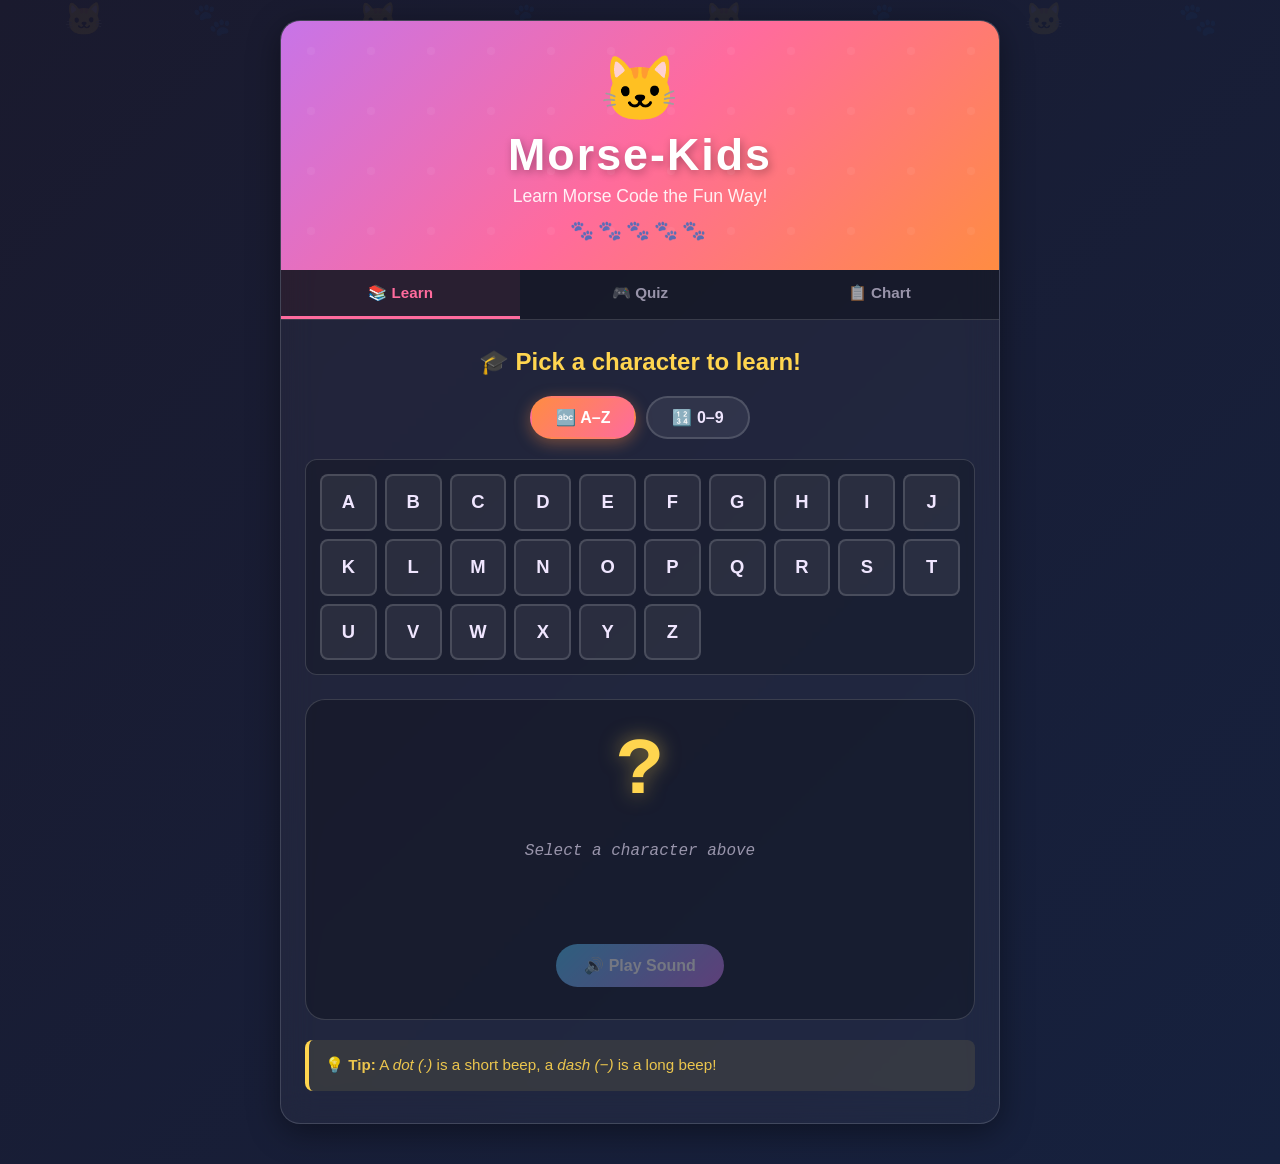
==== public/index.html @ d021e81e "Add public/ website files and Firebase config for Morse-Kids deployment" ====
<!DOCTYPE html>
<html lang="en">
<head>
    <meta charset="UTF-8">
    <meta name="viewport" content="width=device-width, initial-scale=1.0">
    <title>🐱 Morse-Kids — Learn Morse Code!</title>
    <link rel="stylesheet" href="style.css">
</head>
<body>
    <!-- Animated cats background -->
    <div class="bg-cats" aria-hidden="true">
        <span>🐱</span><span>🐾</span><span>🐱</span><span>🐾</span>
        <span>🐱</span><span>🐾</span><span>🐱</span><span>🐾</span>
    </div>

    <div class="container">
        <!-- Header -->
        <header class="header">
            <div class="cat-icon">🐱</div>
            <h1>Morse-Kids</h1>
            <p class="subtitle">Learn Morse Code the Fun Way!</p>
            <div class="paw-row" aria-hidden="true">🐾🐾🐾🐾🐾</div>
        </header>

        <!-- Navigation -->
        <nav class="nav-tabs" role="tablist">
            <button class="tab-btn active" data-tab="learn" role="tab" aria-selected="true">
                📚 Learn
            </button>
            <button class="tab-btn" data-tab="quiz" role="tab" aria-selected="false">
                🎮 Quiz
            </button>
            <button class="tab-btn" data-tab="chart" role="tab" aria-selected="false">
                📋 Chart
            </button>
        </nav>

        <!-- ===================== LEARN SECTION ===================== -->
        <section id="learn" class="tab-panel active" role="tabpanel">
            <div class="panel-content">
                <h2>🎓 Pick a character to learn!</h2>

                <div class="category-bar">
                    <button class="cat-btn active" data-cat="letters">🔤 A–Z</button>
                    <button class="cat-btn" data-cat="numbers">🔢 0–9</button>
                </div>

                <div class="letter-grid" id="learnGrid"></div>

                <div class="display-card" id="learnDisplay">
                    <div class="char-big" id="learnChar">?</div>
                    <div class="morse-symbols" id="learnMorse">
                        <span class="hint">Select a character above</span>
                    </div>
                    <div class="morse-visual" id="learnVisual"></div>
                    <button class="play-btn" id="learnPlayBtn" disabled>
                        🔊 Play Sound
                    </button>
                </div>

                <div class="tip-box">
                    💡 <strong>Tip:</strong> A <em>dot (·)</em> is a short beep, a <em>dash (−)</em> is a long beep!
                </div>
            </div>
        </section>

        <!-- ===================== QUIZ SECTION ===================== -->
        <section id="quiz" class="tab-panel" role="tabpanel">
            <div class="panel-content">
                <h2>🎮 Quiz Mode</h2>

                <div class="score-bar">
                    <div class="score-item">
                        <span class="score-label">Score</span>
                        <span class="score-value" id="quizScore">0</span>
                    </div>
                    <div class="score-item">
                        <span class="score-label">Best</span>
                        <span class="score-value" id="quizBest">0</span>
                    </div>
                    <div class="score-item">
                        <span class="score-label">Q #</span>
                        <span class="score-value" id="quizNum">0</span>
                    </div>
                </div>

                <div class="quiz-card" id="quizCard">
                    <p class="quiz-prompt">What is the Morse code for:</p>
                    <div class="quiz-char" id="quizChar">?</div>
                    <button class="play-btn quiz-play" id="quizPlayBtn" disabled>
                        🔊 Hear the Morse Code
                    </button>
                </div>

                <p class="answer-prompt">Choose the correct Morse code:</p>
                <div class="options-grid" id="optionsGrid"></div>

                <div class="result-display" id="resultDisplay"></div>

                <button class="next-btn" id="nextBtn" style="display:none">
                    Next Question ➡️
                </button>

                <button class="start-btn" id="startBtn">
                    🐱 Start Quiz!
                </button>
            </div>
        </section>

        <!-- ===================== CHART SECTION ===================== -->
        <section id="chart" class="tab-panel" role="tabpanel">
            <div class="panel-content">
                <h2>📋 Full Morse Code Chart</h2>
                <p class="chart-intro">All letters A–Z and numbers 0–9</p>
                <div class="chart-grid" id="chartGrid"></div>
            </div>
        </section>
    </div>

    <script src="script.js"></script>
</body>
</html>
---- public/style.css ----
/* ===== RESET & BASE ===== */
*, *::before, *::after {
    margin: 0;
    padding: 0;
    box-sizing: border-box;
}

:root {
    --cat-orange:  #ff8c42;
    --cat-pink:    #ff6b9d;
    --cat-purple:  #c774e8;
    --cat-blue:    #4fc3f7;
    --cat-yellow:  #ffd54f;
    --cat-green:   #69f0ae;
    --bg-start:    #1a1a2e;
    --bg-end:      #16213e;
    --card-bg:     rgba(255, 255, 255, 0.07);
    --card-border: rgba(255, 255, 255, 0.15);
    --text-light:  #f0e6ff;
    --text-dim:    rgba(240, 230, 255, 0.6);
    --dot-color:   #ffd54f;
    --dash-color:  #ff8c42;
    --radius-lg:   20px;
    --radius-md:   12px;
    --radius-sm:   8px;
    --shadow:      0 8px 32px rgba(0, 0, 0, 0.4);
    --transition:  0.25s ease;
}

body {
    font-family: 'Segoe UI', 'Comic Sans MS', cursive, sans-serif;
    background: linear-gradient(135deg, var(--bg-start) 0%, var(--bg-end) 100%);
    min-height: 100vh;
    color: var(--text-light);
    display: flex;
    justify-content: center;
    align-items: flex-start;
    padding: 20px 16px 40px;
    position: relative;
    overflow-x: hidden;
}

/* ===== ANIMATED BACKGROUND CATS ===== */
.bg-cats {
    position: fixed;
    top: 0; left: 0;
    width: 100%; height: 100%;
    pointer-events: none;
    z-index: 0;
    overflow: hidden;
}

.bg-cats span {
    position: absolute;
    font-size: 2rem;
    opacity: 0.06;
    animation: floatCat 18s linear infinite;
}

.bg-cats span:nth-child(1)  { left:  5%; animation-delay: 0s;    animation-duration: 20s; }
.bg-cats span:nth-child(2)  { left: 15%; animation-delay: 2s;    animation-duration: 17s; }
.bg-cats span:nth-child(3)  { left: 28%; animation-delay: 5s;    animation-duration: 22s; }
.bg-cats span:nth-child(4)  { left: 40%; animation-delay: 1s;    animation-duration: 16s; }
.bg-cats span:nth-child(5)  { left: 55%; animation-delay: 7s;    animation-duration: 19s; }
.bg-cats span:nth-child(6)  { left: 68%; animation-delay: 3s;    animation-duration: 21s; }
.bg-cats span:nth-child(7)  { left: 80%; animation-delay: 9s;    animation-duration: 18s; }
.bg-cats span:nth-child(8)  { left: 92%; animation-delay: 4s;    animation-duration: 23s; }

@keyframes floatCat {
    0%   { transform: translateY(110vh) rotate(0deg);   opacity: 0; }
    10%  { opacity: 0.06; }
    90%  { opacity: 0.06; }
    100% { transform: translateY(-10vh) rotate(30deg);  opacity: 0; }
}

/* ===== MAIN CONTAINER ===== */
.container {
    position: relative;
    z-index: 1;
    width: 100%;
    max-width: 720px;
    background: rgba(255, 255, 255, 0.04);
    border: 1px solid var(--card-border);
    border-radius: var(--radius-lg);
    backdrop-filter: blur(16px);
    box-shadow: var(--shadow);
    overflow: hidden;
}

/* ===== HEADER ===== */
.header {
    background: linear-gradient(135deg, #c774e8 0%, #ff6b9d 50%, #ff8c42 100%);
    padding: 36px 24px 28px;
    text-align: center;
    position: relative;
    overflow: hidden;
}

.header::after {
    content: '';
    position: absolute;
    inset: 0;
    background: url("data:image/svg+xml,%3Csvg width='60' height='60' viewBox='0 0 60 60' xmlns='http://www.w3.org/2000/svg'%3E%3Cg fill='none' fill-rule='evenodd'%3E%3Cg fill='%23ffffff' fill-opacity='0.05'%3E%3Ccircle cx='30' cy='30' r='4'/%3E%3C/g%3E%3C/g%3E%3C/svg%3E");
    pointer-events: none;
}

.cat-icon {
    font-size: 4rem;
    line-height: 1;
    margin-bottom: 8px;
    animation: catBounce 2s ease-in-out infinite;
    display: inline-block;
}

@keyframes catBounce {
    0%, 100% { transform: translateY(0); }
    50%       { transform: translateY(-8px); }
}

.header h1 {
    font-size: 2.8rem;
    font-weight: 900;
    color: #fff;
    text-shadow: 2px 3px 8px rgba(0,0,0,0.3);
    letter-spacing: 2px;
    margin-bottom: 6px;
}

.subtitle {
    font-size: 1.1rem;
    color: rgba(255,255,255,0.9);
    margin-bottom: 12px;
}

.paw-row {
    font-size: 1.2rem;
    letter-spacing: 4px;
    opacity: 0.7;
}

/* ===== NAVIGATION TABS ===== */
.nav-tabs {
    display: flex;
    background: rgba(0,0,0,0.3);
    border-bottom: 1px solid var(--card-border);
}

.tab-btn {
    flex: 1;
    padding: 14px 8px;
    background: transparent;
    border: none;
    color: var(--text-dim);
    font-size: 0.95rem;
    font-weight: 600;
    cursor: pointer;
    transition: var(--transition);
    border-bottom: 3px solid transparent;
    position: relative;
}

.tab-btn:hover {
    color: var(--text-light);
    background: rgba(255,255,255,0.05);
}

.tab-btn.active {
    color: var(--cat-pink);
    border-bottom-color: var(--cat-pink);
    background: rgba(255,107,157,0.08);
}

/* ===== TAB PANELS ===== */
.tab-panel {
    display: none;
    animation: fadeSlide 0.3s ease;
}

.tab-panel.active {
    display: block;
}

@keyframes fadeSlide {
    from { opacity: 0; transform: translateY(10px); }
    to   { opacity: 1; transform: translateY(0); }
}

.panel-content {
    padding: 28px 24px 32px;
}

.panel-content h2 {
    font-size: 1.5rem;
    font-weight: 800;
    margin-bottom: 20px;
    color: var(--cat-yellow);
    text-align: center;
}

/* ===== CATEGORY BAR ===== */
.category-bar {
    display: flex;
    gap: 10px;
    justify-content: center;
    margin-bottom: 20px;
}

.cat-btn {
    padding: 10px 24px;
    border: 2px solid var(--card-border);
    background: var(--card-bg);
    color: var(--text-light);
    border-radius: 30px;
    cursor: pointer;
    font-size: 1rem;
    font-weight: 700;
    transition: var(--transition);
}

.cat-btn:hover {
    border-color: var(--cat-orange);
    color: var(--cat-orange);
    transform: translateY(-2px);
}

.cat-btn.active {
    background: linear-gradient(135deg, var(--cat-orange), var(--cat-pink));
    border-color: transparent;
    color: #fff;
    box-shadow: 0 4px 16px rgba(255,140,66,0.4);
}

/* ===== LETTER GRID ===== */
.letter-grid {
    display: grid;
    grid-template-columns: repeat(auto-fill, minmax(52px, 1fr));
    gap: 8px;
    margin-bottom: 24px;
    max-height: 260px;
    overflow-y: auto;
    padding: 14px;
    background: rgba(0,0,0,0.2);
    border-radius: var(--radius-md);
    border: 1px solid var(--card-border);
}

.letter-grid::-webkit-scrollbar { width: 6px; }
.letter-grid::-webkit-scrollbar-track { background: rgba(255,255,255,0.04); border-radius: 3px; }
.letter-grid::-webkit-scrollbar-thumb { background: var(--cat-purple); border-radius: 3px; }

.letter-btn {
    aspect-ratio: 1;
    border: 2px solid var(--card-border);
    background: var(--card-bg);
    color: var(--text-light);
    border-radius: var(--radius-sm);
    cursor: pointer;
    font-size: 1.15rem;
    font-weight: 800;
    transition: var(--transition);
    display: flex;
    align-items: center;
    justify-content: center;
    min-height: 48px;
}

.letter-btn:hover {
    border-color: var(--cat-blue);
    color: var(--cat-blue);
    transform: scale(1.1);
    background: rgba(79,195,247,0.12);
}

.letter-btn.selected {
    background: linear-gradient(135deg, var(--cat-purple), var(--cat-blue));
    border-color: transparent;
    color: #fff;
    box-shadow: 0 4px 16px rgba(199,116,232,0.5);
    transform: scale(1.12);
}

/* ===== DISPLAY CARD ===== */
.display-card {
    background: rgba(0,0,0,0.25);
    border: 1px solid var(--card-border);
    border-radius: var(--radius-lg);
    padding: 32px 24px;
    text-align: center;
    margin-bottom: 20px;
    transition: var(--transition);
}

.char-big {
    font-size: 5rem;
    font-weight: 900;
    line-height: 1;
    color: var(--cat-yellow);
    margin-bottom: 16px;
    font-family: 'Courier New', monospace;
    text-shadow: 0 0 20px rgba(255,213,79,0.5);
}

.morse-symbols {
    font-size: 2rem;
    font-family: 'Courier New', monospace;
    letter-spacing: 10px;
    color: var(--text-dim);
    margin-bottom: 16px;
    min-height: 2.5rem;
}

.morse-symbols .hint {
    font-size: 1rem;
    letter-spacing: 0;
    font-style: italic;
}

/* ===== MORSE VISUAL (dots & dashes) ===== */
.morse-visual {
    display: flex;
    justify-content: center;
    align-items: center;
    gap: 8px;
    flex-wrap: wrap;
    min-height: 40px;
    margin-bottom: 20px;
}

.dot-shape {
    width: 18px;
    height: 18px;
    border-radius: 50%;
    background: var(--dot-color);
    box-shadow: 0 0 10px var(--dot-color);
    display: inline-block;
    animation: none;
}

.dash-shape {
    width: 54px;
    height: 18px;
    border-radius: 9px;
    background: var(--dash-color);
    box-shadow: 0 0 10px var(--dash-color);
    display: inline-block;
    animation: none;
}

.dot-shape.pulse  { animation: pulseGlow 0.3s ease; }
.dash-shape.pulse { animation: pulseGlow 0.6s ease; }

@keyframes pulseGlow {
    0%   { transform: scale(1);    opacity: 1; }
    40%  { transform: scale(1.35); opacity: 1; }
    100% { transform: scale(1);    opacity: 1; }
}

/* ===== PLAY BUTTON ===== */
.play-btn {
    padding: 12px 28px;
    background: linear-gradient(135deg, var(--cat-blue), var(--cat-purple));
    border: none;
    border-radius: 30px;
    color: #fff;
    font-size: 1rem;
    font-weight: 700;
    cursor: pointer;
    transition: var(--transition);
    box-shadow: 0 4px 16px rgba(79,195,247,0.3);
}

.play-btn:hover:not(:disabled) {
    transform: translateY(-3px);
    box-shadow: 0 8px 24px rgba(79,195,247,0.45);
}

.play-btn:disabled {
    opacity: 0.4;
    cursor: not-allowed;
    box-shadow: none;
}

.play-btn.playing {
    background: linear-gradient(135deg, var(--cat-orange), var(--cat-pink));
    animation: playPulse 0.6s ease infinite alternate;
}

@keyframes playPulse {
    from { box-shadow: 0 4px 16px rgba(255,140,66,0.3); }
    to   { box-shadow: 0 8px 28px rgba(255,140,66,0.6); }
}

/* ===== TIP BOX ===== */
.tip-box {
    background: rgba(255,213,79,0.1);
    border-left: 4px solid var(--cat-yellow);
    border-radius: var(--radius-sm);
    padding: 14px 16px;
    color: rgba(255,213,79,0.9);
    font-size: 0.95rem;
    line-height: 1.5;
}

/* ===== QUIZ SECTION ===== */
.score-bar {
    display: flex;
    justify-content: center;
    gap: 20px;
    margin-bottom: 24px;
}

.score-item {
    background: rgba(0,0,0,0.25);
    border: 1px solid var(--card-border);
    border-radius: var(--radius-md);
    padding: 12px 20px;
    text-align: center;
    min-width: 80px;
}

.score-label {
    display: block;
    font-size: 0.8rem;
    color: var(--text-dim);
    margin-bottom: 4px;
    text-transform: uppercase;
    letter-spacing: 1px;
}

.score-value {
    display: block;
    font-size: 2rem;
    font-weight: 900;
    color: var(--cat-yellow);
    line-height: 1;
}

.quiz-card {
    background: rgba(0,0,0,0.25);
    border: 1px solid var(--card-border);
    border-radius: var(--radius-lg);
    padding: 28px 20px;
    text-align: center;
    margin-bottom: 20px;
}

.quiz-prompt {
    font-size: 1rem;
    color: var(--text-dim);
    margin-bottom: 8px;
}

.quiz-char {
    font-size: 5rem;
    font-weight: 900;
    color: var(--cat-pink);
    font-family: 'Courier New', monospace;
    text-shadow: 0 0 20px rgba(255,107,157,0.5);
    margin-bottom: 16px;
    line-height: 1;
}

.quiz-play {
    margin-top: 4px;
}

.answer-prompt {
    text-align: center;
    color: var(--text-dim);
    margin-bottom: 14px;
    font-size: 0.95rem;
}

.options-grid {
    display: grid;
    grid-template-columns: 1fr 1fr;
    gap: 12px;
    margin-bottom: 20px;
}

.option-btn {
    padding: 16px 10px;
    background: var(--card-bg);
    border: 2px solid var(--card-border);
    border-radius: var(--radius-md);
    color: var(--text-light);
    font-size: 1.1rem;
    font-family: 'Courier New', monospace;
    font-weight: 700;
    letter-spacing: 6px;
    cursor: pointer;
    transition: var(--transition);
    min-height: 60px;
    display: flex;
    align-items: center;
    justify-content: center;
}

.option-btn:hover:not(:disabled) {
    border-color: var(--cat-blue);
    background: rgba(79,195,247,0.1);
    transform: translateY(-2px);
}

.option-btn.correct {
    background: rgba(105,240,174,0.2);
    border-color: var(--cat-green);
    color: var(--cat-green);
    box-shadow: 0 0 16px rgba(105,240,174,0.3);
}

.option-btn.wrong {
    background: rgba(255,107,107,0.15);
    border-color: #ff6b6b;
    color: #ff6b6b;
}

.option-btn:disabled {
    cursor: default;
}

.result-display {
    text-align: center;
    font-size: 3rem;
    min-height: 60px;
    display: flex;
    align-items: center;
    justify-content: center;
    flex-direction: column;
    margin-bottom: 16px;
}

.result-text {
    font-size: 1rem;
    font-weight: 700;
    margin-top: 6px;
}

.result-text.success { color: var(--cat-green); }
.result-text.fail    { color: #ff6b6b; }

@keyframes popResult {
    0%   { transform: scale(0) rotate(-10deg); }
    60%  { transform: scale(1.2) rotate(5deg); }
    100% { transform: scale(1) rotate(0deg); }
}

.result-emoji {
    display: inline-block;
    animation: popResult 0.4s ease forwards;
}

.next-btn {
    display: block;
    width: 100%;
    padding: 16px;
    background: linear-gradient(135deg, var(--cat-green), var(--cat-blue));
    border: none;
    border-radius: var(--radius-md);
    color: #1a1a2e;
    font-size: 1.1rem;
    font-weight: 800;
    cursor: pointer;
    transition: var(--transition);
    margin-bottom: 12px;
    box-shadow: 0 4px 16px rgba(105,240,174,0.3);
}

.next-btn:hover {
    transform: translateY(-3px);
    box-shadow: 0 8px 24px rgba(105,240,174,0.45);
}

.start-btn {
    display: block;
    width: 100%;
    padding: 18px;
    background: linear-gradient(135deg, var(--cat-orange), var(--cat-pink), var(--cat-purple));
    border: none;
    border-radius: var(--radius-md);
    color: #fff;
    font-size: 1.2rem;
    font-weight: 800;
    cursor: pointer;
    transition: var(--transition);
    box-shadow: 0 4px 20px rgba(255,140,66,0.4);
    animation: startPulse 2s ease-in-out infinite;
}

.start-btn:hover {
    transform: translateY(-3px) scale(1.02);
    box-shadow: 0 8px 28px rgba(255,140,66,0.6);
    animation: none;
}

@keyframes startPulse {
    0%, 100% { box-shadow: 0 4px 20px rgba(255,140,66,0.4); }
    50%      { box-shadow: 0 6px 30px rgba(255,107,157,0.6); }
}

/* ===== CHART SECTION ===== */
.chart-intro {
    text-align: center;
    color: var(--text-dim);
    margin-bottom: 20px;
    font-size: 0.95rem;
}

.chart-grid {
    display: grid;
    grid-template-columns: repeat(auto-fill, minmax(130px, 1fr));
    gap: 10px;
}

.chart-card {
    background: var(--card-bg);
    border: 1px solid var(--card-border);
    border-radius: var(--radius-md);
    padding: 14px 10px;
    text-align: center;
    transition: var(--transition);
    cursor: pointer;
}

.chart-card:hover {
    border-color: var(--cat-purple);
    background: rgba(199,116,232,0.1);
    transform: translateY(-3px);
    box-shadow: 0 6px 20px rgba(199,116,232,0.25);
}

.chart-char {
    font-size: 1.8rem;
    font-weight: 900;
    font-family: 'Courier New', monospace;
    color: var(--cat-yellow);
    display: block;
    margin-bottom: 6px;
}

.chart-morse {
    font-size: 0.85rem;
    font-family: 'Courier New', monospace;
    color: var(--text-dim);
    letter-spacing: 4px;
    display: block;
    margin-bottom: 8px;
}

.chart-dots {
    display: flex;
    justify-content: center;
    align-items: center;
    gap: 4px;
    flex-wrap: wrap;
    min-height: 14px;
}

.chart-dot {
    width: 10px; height: 10px;
    border-radius: 50%;
    background: var(--dot-color);
    display: inline-block;
    box-shadow: 0 0 5px var(--dot-color);
}

.chart-dash {
    width: 28px; height: 10px;
    border-radius: 5px;
    background: var(--dash-color);
    display: inline-block;
    box-shadow: 0 0 5px var(--dash-color);
}

/* ===== RESPONSIVE ===== */
@media (max-width: 520px) {
    .header h1 { font-size: 2.1rem; }
    .cat-icon  { font-size: 3rem; }

    .panel-content { padding: 20px 16px 28px; }

    .letter-grid {
        grid-template-columns: repeat(auto-fill, minmax(46px, 1fr));
        max-height: 220px;
    }

    .char-big, .quiz-char { font-size: 3.8rem; }

    .morse-symbols { font-size: 1.6rem; letter-spacing: 7px; }

    .options-grid { grid-template-columns: 1fr; }

    .chart-grid { grid-template-columns: repeat(auto-fill, minmax(110px, 1fr)); }

    .score-bar { gap: 10px; }
    .score-item { padding: 10px 14px; min-width: 65px; }
    .score-value { font-size: 1.6rem; }
}

@media (max-width: 360px) {
    .header h1 { font-size: 1.8rem; }
    .tab-btn { font-size: 0.82rem; padding: 12px 4px; }
}
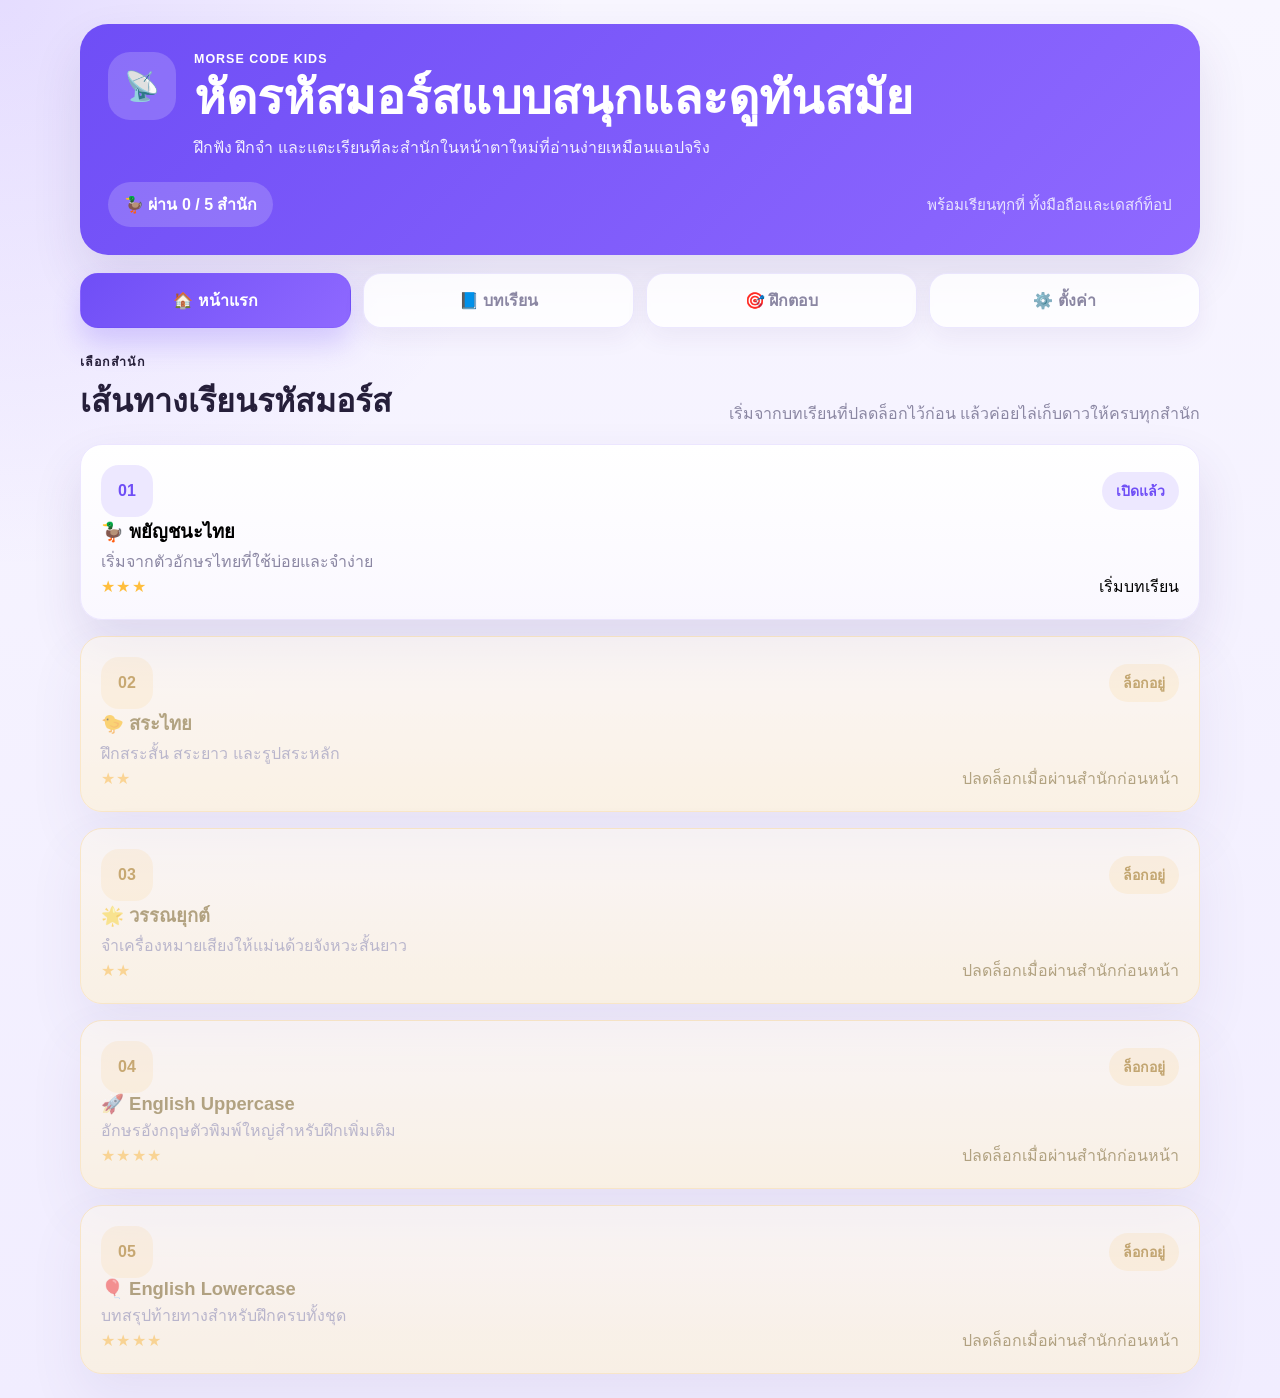
==== commit 911862fd: "feat: redesign morse kids interface" ====
--- a/public/index.html
+++ b/public/index.html
@@ -1,122 +1,176 @@
 <!DOCTYPE html>
-<html lang="en">
+<html lang="th">
 <head>
     <meta charset="UTF-8">
     <meta name="viewport" content="width=device-width, initial-scale=1.0">
-    <title>🐱 Morse-Kids — Learn Morse Code!</title>
+    <title>Morse Code Kids</title>
     <link rel="stylesheet" href="style.css">
 </head>
 <body>
-    <!-- Animated cats background -->
-    <div class="bg-cats" aria-hidden="true">
-        <span>🐱</span><span>🐾</span><span>🐱</span><span>🐾</span>
-        <span>🐱</span><span>🐾</span><span>🐱</span><span>🐾</span>
+    <div class="app-shell">
+        <header class="hero-card">
+            <div class="brand-row">
+                <div class="brand-mark">📡</div>
+                <div>
+                    <p class="eyebrow">MORSE CODE KIDS</p>
+                    <h1>หัดรหัสมอร์สแบบสนุกและดูทันสมัย</h1>
+                    <p class="hero-text">ฝึกฟัง ฝึกจำ และแตะเรียนทีละสำนักในหน้าตาใหม่ที่อ่านง่ายเหมือนแอปจริง</p>
+                </div>
+            </div>
+            <div class="hero-footer">
+                <span class="status-badge" id="progressBadge">🦆 ผ่าน 0 / 5 สำนัก</span>
+                <span class="hero-tip">พร้อมเรียนทุกที่ ทั้งมือถือและเดสก์ท็อป</span>
+            </div>
+        </header>
+
+        <nav class="tab-nav" aria-label="Main navigation">
+            <button class="tab-btn active" data-section="home">🏠 หน้าแรก</button>
+            <button class="tab-btn" data-section="lesson">📘 บทเรียน</button>
+            <button class="tab-btn" data-section="practice">🎯 ฝึกตอบ</button>
+            <button class="tab-btn" data-section="settings">⚙️ ตั้งค่า</button>
+        </nav>
+
+        <main>
+            <section id="home" class="screen active">
+                <div class="section-heading">
+                    <div>
+                        <p class="section-kicker">เลือกสำนัก</p>
+                        <h2>เส้นทางเรียนรหัสมอร์ส</h2>
+                    </div>
+                    <p class="section-copy">เริ่มจากบทเรียนที่ปลดล็อกไว้ก่อน แล้วค่อยไล่เก็บดาวให้ครบทุกสำนัก</p>
+                </div>
+                <div class="lesson-list" id="lessonList"></div>
+            </section>
+
+            <section id="lesson" class="screen">
+                <div class="top-bar">
+                    <button class="text-link" id="backHomeBtn" type="button">← กลับหน้าแรก</button>
+                    <span class="top-bar-pill" id="lessonProgressText">สำนัก 1 ข้อที่ 1/1</span>
+                </div>
+
+                <article class="lesson-card lesson-frame">
+                    <div class="lesson-card-header">
+                        <div>
+                            <p class="section-kicker" id="lessonLabel">สำนัก 1</p>
+                            <h2 id="lessonTitle">พยัญชนะไทย</h2>
+                        </div>
+                        <span class="lesson-tag" id="lessonDifficulty">★★★</span>
+                    </div>
+
+                    <div class="character-stage">
+                        <div class="mascot-bubble" id="lessonMascot">🦆</div>
+                        <div>
+                            <p class="stage-label">ตัวอักษรวันนี้</p>
+                            <div class="selected-character" id="selectedCharacter">ก</div>
+                        </div>
+                    </div>
+
+                    <div class="morse-panel">
+                        <p class="stage-label">ภาพรหัสมอร์ส</p>
+                        <div class="morse-visual" id="morseVisual" aria-live="polite"></div>
+                        <button id="playMorseBtn" class="action-btn gold" type="button">🔊 ฟังรหัสมอร์ส</button>
+                    </div>
+
+                    <div class="character-rail" id="characterRail"></div>
+
+                    <div class="reference-box">
+                        <h3>คำอธิบายอ้างอิง</h3>
+                        <p id="referenceText"></p>
+                    </div>
+
+                    <div class="nav-actions">
+                        <button class="action-btn secondary" id="prevCharBtn" type="button">← ข้อก่อนหน้า</button>
+                        <button class="action-btn primary" id="nextCharBtn" type="button">ข้อถัดไป →</button>
+                    </div>
+                </article>
+            </section>
+
+            <section id="practice" class="screen">
+                <div class="section-heading compact">
+                    <div>
+                        <p class="section-kicker">ฝึกตอบ</p>
+                        <h2>แตะสั้น = จุด • แตะค้าง = ขีด</h2>
+                    </div>
+                    <p class="section-copy" id="practiceLessonLabel">กำลังฝึก: พยัญชนะไทย</p>
+                </div>
+
+                <div class="practice-lesson-list" id="practiceLessonList"></div>
+
+                <article class="practice-card">
+                    <div class="question-box">
+                        <p class="stage-label">โจทย์ปัจจุบัน</p>
+                        <div id="questionCharacter" class="question-character">ก</div>
+                        <div id="questionMorse" class="question-morse">− − ·</div>
+                    </div>
+
+                    <div class="answer-display">
+                        <span class="answer-label">คำตอบของเรา</span>
+                        <div id="userAnswer" class="user-answer">แตะเพื่อเริ่มตอบ</div>
+                    </div>
+
+                    <div id="resultIcon" class="result-icon" aria-live="polite"></div>
+
+                    <button class="touch-pad" id="testPad" type="button">
+                        <span class="touch-pad-title">🟡 แป้นฝึกตอบ</span>
+                        <span>กดสั้นเพื่อใส่จุด (·)</span>
+                        <span>กดค้างเพื่อใส่ขีด (−)</span>
+                    </button>
+
+                    <div class="nav-actions">
+                        <button id="clearBtn" class="action-btn secondary" type="button">ล้างคำตอบ</button>
+                        <button id="checkBtn" class="action-btn primary" type="button">ตรวจคำตอบ</button>
+                    </div>
+
+                    <div class="score-box">
+                        <span>คะแนนสะสม</span>
+                        <strong><span id="score">0</span> / <span id="totalQuestions">0</span></strong>
+                    </div>
+                </article>
+            </section>
+
+            <section id="settings" class="screen">
+                <div class="section-heading compact">
+                    <div>
+                        <p class="section-kicker">ปรับแต่ง</p>
+                        <h2>ตั้งค่าเสียงและการสั่น</h2>
+                    </div>
+                    <p class="section-copy">เลือกจังหวะที่เหมาะกับเด็กแต่ละคน แล้วบันทึกอัตโนมัติทันที</p>
+                </div>
+
+                <div class="settings-stack">
+                    <label class="setting-card" for="speedSlider">
+                        <span class="setting-title">ความเร็วการเล่น</span>
+                        <input type="range" id="speedSlider" min="100" max="500" value="300" step="50">
+                        <span class="setting-value" id="speedValue">300ms</span>
+                    </label>
+
+                    <label class="setting-card" for="frequencySlider">
+                        <span class="setting-title">ความถี่เสียง</span>
+                        <input type="range" id="frequencySlider" min="400" max="1000" value="600" step="50">
+                        <span class="setting-value" id="frequencyValue">600Hz</span>
+                    </label>
+
+                    <label class="toggle-card" for="vibrationToggle">
+                        <div>
+                            <span class="setting-title">เปิดการสั่น</span>
+                            <p>เหมาะกับการฝึกแตะตามจังหวะ</p>
+                        </div>
+                        <input type="checkbox" id="vibrationToggle" checked>
+                    </label>
+
+                    <label class="toggle-card" for="soundToggle">
+                        <div>
+                            <span class="setting-title">เปิดเสียง</span>
+                            <p>ให้เด็กฟังโทนสั้นและยาวชัดเจน</p>
+                        </div>
+                        <input type="checkbox" id="soundToggle" checked>
+                    </label>
+                </div>
+            </section>
+        </main>
     </div>
 
-    <div class="container">
-        <!-- Header -->
-        <header class="header">
-            <div class="cat-icon">🐱</div>
-            <h1>Morse-Kids</h1>
-            <p class="subtitle">Learn Morse Code the Fun Way!</p>
-            <div class="paw-row" aria-hidden="true">🐾🐾🐾🐾🐾</div>
-        </header>
-
-        <!-- Navigation -->
-        <nav class="nav-tabs" role="tablist">
-            <button class="tab-btn active" data-tab="learn" role="tab" aria-selected="true">
-                📚 Learn
-            </button>
-            <button class="tab-btn" data-tab="quiz" role="tab" aria-selected="false">
-                🎮 Quiz
-            </button>
-            <button class="tab-btn" data-tab="chart" role="tab" aria-selected="false">
-                📋 Chart
-            </button>
-        </nav>
-
-        <!-- ===================== LEARN SECTION ===================== -->
-        <section id="learn" class="tab-panel active" role="tabpanel">
-            <div class="panel-content">
-                <h2>🎓 Pick a character to learn!</h2>
-
-                <div class="category-bar">
-                    <button class="cat-btn active" data-cat="letters">🔤 A–Z</button>
-                    <button class="cat-btn" data-cat="numbers">🔢 0–9</button>
-                </div>
-
-                <div class="letter-grid" id="learnGrid"></div>
-
-                <div class="display-card" id="learnDisplay">
-                    <div class="char-big" id="learnChar">?</div>
-                    <div class="morse-symbols" id="learnMorse">
-                        <span class="hint">Select a character above</span>
-                    </div>
-                    <div class="morse-visual" id="learnVisual"></div>
-                    <button class="play-btn" id="learnPlayBtn" disabled>
-                        🔊 Play Sound
-                    </button>
-                </div>
-
-                <div class="tip-box">
-                    💡 <strong>Tip:</strong> A <em>dot (·)</em> is a short beep, a <em>dash (−)</em> is a long beep!
-                </div>
-            </div>
-        </section>
-
-        <!-- ===================== QUIZ SECTION ===================== -->
-        <section id="quiz" class="tab-panel" role="tabpanel">
-            <div class="panel-content">
-                <h2>🎮 Quiz Mode</h2>
-
-                <div class="score-bar">
-                    <div class="score-item">
-                        <span class="score-label">Score</span>
-                        <span class="score-value" id="quizScore">0</span>
-                    </div>
-                    <div class="score-item">
-                        <span class="score-label">Best</span>
-                        <span class="score-value" id="quizBest">0</span>
-                    </div>
-                    <div class="score-item">
-                        <span class="score-label">Q #</span>
-                        <span class="score-value" id="quizNum">0</span>
-                    </div>
-                </div>
-
-                <div class="quiz-card" id="quizCard">
-                    <p class="quiz-prompt">What is the Morse code for:</p>
-                    <div class="quiz-char" id="quizChar">?</div>
-                    <button class="play-btn quiz-play" id="quizPlayBtn" disabled>
-                        🔊 Hear the Morse Code
-                    </button>
-                </div>
-
-                <p class="answer-prompt">Choose the correct Morse code:</p>
-                <div class="options-grid" id="optionsGrid"></div>
-
-                <div class="result-display" id="resultDisplay"></div>
-
-                <button class="next-btn" id="nextBtn" style="display:none">
-                    Next Question ➡️
-                </button>
-
-                <button class="start-btn" id="startBtn">
-                    🐱 Start Quiz!
-                </button>
-            </div>
-        </section>
-
-        <!-- ===================== CHART SECTION ===================== -->
-        <section id="chart" class="tab-panel" role="tabpanel">
-            <div class="panel-content">
-                <h2>📋 Full Morse Code Chart</h2>
-                <p class="chart-intro">All letters A–Z and numbers 0–9</p>
-                <div class="chart-grid" id="chartGrid"></div>
-            </div>
-        </section>
-    </div>
-
+    <script src="morseData.js"></script>
     <script src="script.js"></script>
 </body>
 </html>
--- a/public/style.css
+++ b/public/style.css
@@ -1,703 +1,680 @@
-/* ===== RESET & BASE ===== */
-*, *::before, *::after {
+:root {
+    --bg: #f4f0ff;
+    --bg-accent: #efe8ff;
+    --purple-1: #6f4ef6;
+    --purple-2: #8f69ff;
+    --purple-3: #ede8ff;
+    --purple-4: #4c2eb3;
+    --gold-1: #ffd768;
+    --gold-2: #ffb836;
+    --gold-3: #fff6d8;
+    --text: #261f3a;
+    --muted: #8b87a3;
+    --border: #ece6ff;
+    --surface: #ffffff;
+    --success: #2d9f6f;
+    --danger: #e45b72;
+    --shadow: 0 24px 50px rgba(65, 38, 122, 0.12);
+    --radius-xl: 28px;
+    --radius-lg: 22px;
+    --radius-md: 18px;
+    --radius-sm: 14px;
+}
+
+* {
+    box-sizing: border-box;
     margin: 0;
     padding: 0;
-    box-sizing: border-box;
-}
-
-:root {
-    --cat-orange:  #ff8c42;
-    --cat-pink:    #ff6b9d;
-    --cat-purple:  #c774e8;
-    --cat-blue:    #4fc3f7;
-    --cat-yellow:  #ffd54f;
-    --cat-green:   #69f0ae;
-    --bg-start:    #1a1a2e;
-    --bg-end:      #16213e;
-    --card-bg:     rgba(255, 255, 255, 0.07);
-    --card-border: rgba(255, 255, 255, 0.15);
-    --text-light:  #f0e6ff;
-    --text-dim:    rgba(240, 230, 255, 0.6);
-    --dot-color:   #ffd54f;
-    --dash-color:  #ff8c42;
-    --radius-lg:   20px;
-    --radius-md:   12px;
-    --radius-sm:   8px;
-    --shadow:      0 8px 32px rgba(0, 0, 0, 0.4);
-    --transition:  0.25s ease;
 }
 
 body {
-    font-family: 'Segoe UI', 'Comic Sans MS', cursive, sans-serif;
-    background: linear-gradient(135deg, var(--bg-start) 0%, var(--bg-end) 100%);
     min-height: 100vh;
-    color: var(--text-light);
+    padding: 24px;
+    font-family: "Noto Sans Thai", "Segoe UI", Tahoma, sans-serif;
+    background:
+        radial-gradient(circle at top left, rgba(143, 105, 255, 0.18), transparent 30%),
+        linear-gradient(180deg, #f8f6ff 0%, #f1edff 100%);
+    color: var(--text);
+}
+
+button,
+input {
+    font: inherit;
+}
+
+button {
+    border: none;
+    background: none;
+}
+
+.app-shell {
+    width: min(100%, 1120px);
+    margin: 0 auto;
+}
+
+.hero-card {
+    background: linear-gradient(135deg, var(--purple-1) 0%, var(--purple-2) 100%);
+    color: #fff;
+    padding: 28px;
+    border-radius: var(--radius-xl);
+    box-shadow: var(--shadow);
+}
+
+.brand-row {
     display: flex;
-    justify-content: center;
     align-items: flex-start;
-    padding: 20px 16px 40px;
-    position: relative;
-    overflow-x: hidden;
-}
-
-/* ===== ANIMATED BACKGROUND CATS ===== */
-.bg-cats {
-    position: fixed;
-    top: 0; left: 0;
-    width: 100%; height: 100%;
-    pointer-events: none;
-    z-index: 0;
-    overflow: hidden;
-}
-
-.bg-cats span {
-    position: absolute;
-    font-size: 2rem;
-    opacity: 0.06;
-    animation: floatCat 18s linear infinite;
-}
-
-.bg-cats span:nth-child(1)  { left:  5%; animation-delay: 0s;    animation-duration: 20s; }
-.bg-cats span:nth-child(2)  { left: 15%; animation-delay: 2s;    animation-duration: 17s; }
-.bg-cats span:nth-child(3)  { left: 28%; animation-delay: 5s;    animation-duration: 22s; }
-.bg-cats span:nth-child(4)  { left: 40%; animation-delay: 1s;    animation-duration: 16s; }
-.bg-cats span:nth-child(5)  { left: 55%; animation-delay: 7s;    animation-duration: 19s; }
-.bg-cats span:nth-child(6)  { left: 68%; animation-delay: 3s;    animation-duration: 21s; }
-.bg-cats span:nth-child(7)  { left: 80%; animation-delay: 9s;    animation-duration: 18s; }
-.bg-cats span:nth-child(8)  { left: 92%; animation-delay: 4s;    animation-duration: 23s; }
-
-@keyframes floatCat {
-    0%   { transform: translateY(110vh) rotate(0deg);   opacity: 0; }
-    10%  { opacity: 0.06; }
-    90%  { opacity: 0.06; }
-    100% { transform: translateY(-10vh) rotate(30deg);  opacity: 0; }
-}
-
-/* ===== MAIN CONTAINER ===== */
-.container {
-    position: relative;
-    z-index: 1;
+    gap: 18px;
+}
+
+.brand-mark {
+    width: 68px;
+    height: 68px;
+    border-radius: 22px;
+    background: rgba(255, 255, 255, 0.18);
+    display: grid;
+    place-items: center;
+    font-size: 1.8rem;
+    flex-shrink: 0;
+}
+
+.eyebrow,
+.section-kicker,
+.stage-label {
+    letter-spacing: 0.08em;
+    text-transform: uppercase;
+    font-size: 0.78rem;
+    font-weight: 700;
+}
+
+.hero-card h1 {
+    font-size: clamp(1.9rem, 4vw, 3rem);
+    line-height: 1.1;
+    margin: 6px 0 10px;
+}
+
+.hero-text,
+.section-copy,
+.reference-box p,
+.toggle-card p {
+    color: rgba(255, 255, 255, 0.9);
+    line-height: 1.6;
+}
+
+.hero-footer {
+    display: flex;
+    flex-wrap: wrap;
+    justify-content: space-between;
+    gap: 14px;
+    margin-top: 22px;
+    align-items: center;
+}
+
+.status-badge,
+.top-bar-pill,
+.lesson-tag,
+.lesson-badge {
+    display: inline-flex;
+    align-items: center;
+    gap: 8px;
+    border-radius: 999px;
+    font-weight: 700;
+}
+
+.status-badge {
+    padding: 10px 16px;
+    background: rgba(255, 255, 255, 0.18);
+}
+
+.hero-tip {
+    color: rgba(255, 255, 255, 0.82);
+    font-size: 0.95rem;
+}
+
+.tab-nav {
+    display: grid;
+    grid-template-columns: repeat(4, minmax(0, 1fr));
+    gap: 12px;
+    margin: 18px 0 24px;
+}
+
+.tab-btn,
+.practice-lesson-btn,
+.character-pill,
+.lesson-card-button,
+.text-link,
+.action-btn,
+.touch-pad {
+    transition: transform 0.2s ease, box-shadow 0.2s ease, background 0.2s ease, color 0.2s ease, border-color 0.2s ease;
+}
+
+.tab-btn {
+    background: rgba(255, 255, 255, 0.82);
+    border: 1px solid rgba(111, 78, 246, 0.12);
+    color: var(--muted);
+    border-radius: 18px;
+    padding: 14px 16px;
+    font-weight: 700;
+    cursor: pointer;
+    box-shadow: 0 10px 24px rgba(65, 38, 122, 0.06);
+}
+
+.tab-btn:hover,
+.lesson-card-button:hover,
+.action-btn:hover,
+.touch-pad:hover,
+.practice-lesson-btn:hover,
+.character-pill:hover,
+.text-link:hover {
+    transform: translateY(-2px);
+}
+
+.tab-btn.active {
+    background: linear-gradient(135deg, var(--purple-1) 0%, var(--purple-2) 100%);
+    color: #fff;
+    box-shadow: 0 16px 28px rgba(111, 78, 246, 0.24);
+}
+
+.screen {
+    display: none;
+}
+
+.screen.active {
+    display: block;
+}
+
+.section-heading {
+    display: flex;
+    justify-content: space-between;
+    gap: 16px;
+    align-items: flex-end;
+    margin-bottom: 18px;
+}
+
+.section-heading.compact {
+    align-items: center;
+}
+
+.section-heading h2,
+.lesson-card-header h2 {
+    font-size: clamp(1.4rem, 3vw, 2rem);
+    margin-top: 4px;
+}
+
+.section-copy,
+.reference-box p,
+.toggle-card p,
+.setting-value,
+.top-bar {
+    color: var(--muted);
+}
+
+.lesson-list,
+.practice-lesson-list {
+    display: grid;
+    gap: 16px;
+}
+
+.lesson-card-button,
+.practice-card,
+.setting-card,
+.toggle-card,
+.lesson-card {
+    background: var(--surface);
+    border-radius: var(--radius-lg);
+    box-shadow: var(--shadow);
+}
+
+.lesson-card-button {
     width: 100%;
-    max-width: 720px;
-    background: rgba(255, 255, 255, 0.04);
-    border: 1px solid var(--card-border);
-    border-radius: var(--radius-lg);
-    backdrop-filter: blur(16px);
-    box-shadow: var(--shadow);
-    overflow: hidden;
-}
-
-/* ===== HEADER ===== */
-.header {
-    background: linear-gradient(135deg, #c774e8 0%, #ff6b9d 50%, #ff8c42 100%);
-    padding: 36px 24px 28px;
-    text-align: center;
-    position: relative;
-    overflow: hidden;
-}
-
-.header::after {
-    content: '';
-    position: absolute;
-    inset: 0;
-    background: url("data:image/svg+xml,%3Csvg width='60' height='60' viewBox='0 0 60 60' xmlns='http://www.w3.org/2000/svg'%3E%3Cg fill='none' fill-rule='evenodd'%3E%3Cg fill='%23ffffff' fill-opacity='0.05'%3E%3Ccircle cx='30' cy='30' r='4'/%3E%3C/g%3E%3C/g%3E%3C/svg%3E");
-    pointer-events: none;
-}
-
-.cat-icon {
-    font-size: 4rem;
+    border: 1px solid var(--border);
+    padding: 20px;
+    text-align: left;
+    cursor: pointer;
+}
+
+.lesson-card-button.unlocked {
+    background: linear-gradient(180deg, #ffffff 0%, #faf8ff 100%);
+}
+
+.lesson-card-button.locked {
+    background: linear-gradient(180deg, #fffaf0 0%, #fff2cf 100%);
+    border-color: #ffe09c;
+    color: #7d641b;
+}
+
+.lesson-card-top,
+.lesson-card-bottom,
+.lesson-card-header,
+.character-stage,
+.top-bar,
+.score-box,
+.toggle-card {
+    display: flex;
+    justify-content: space-between;
+    gap: 16px;
+    align-items: center;
+}
+
+.lesson-number {
+    width: 52px;
+    height: 52px;
+    border-radius: 18px;
+    display: grid;
+    place-items: center;
+    font-weight: 800;
+    background: var(--purple-3);
+    color: var(--purple-1);
+}
+
+.lesson-card-button.locked .lesson-number {
+    background: rgba(255, 184, 54, 0.18);
+    color: #a56f00;
+}
+
+.lesson-summary h3 {
+    font-size: 1.15rem;
+    margin-bottom: 4px;
+}
+
+.lesson-summary p,
+.practice-lesson-btn,
+.character-pill {
+    color: var(--muted);
+}
+
+.lesson-summary p {
+    line-height: 1.5;
+}
+
+.lesson-stars {
+    color: #ffbe3d;
+    font-size: 1rem;
+    letter-spacing: 0.08em;
+}
+
+.lesson-badge {
+    padding: 8px 14px;
+    font-size: 0.88rem;
+}
+
+.lesson-card-button.unlocked .lesson-badge {
+    background: var(--purple-3);
+    color: var(--purple-1);
+}
+
+.lesson-card-button.locked .lesson-badge {
+    background: rgba(255, 184, 54, 0.2);
+    color: #9d6c00;
+}
+
+.top-bar {
+    margin-bottom: 16px;
+}
+
+.text-link {
+    color: var(--purple-1);
+    font-weight: 700;
+    cursor: pointer;
+}
+
+.top-bar-pill,
+.lesson-tag {
+    background: var(--purple-3);
+    color: var(--purple-1);
+    padding: 10px 16px;
+}
+
+.lesson-card {
+    padding: 22px;
+}
+
+.lesson-frame {
+    border: 2px solid #ffe29b;
+    background:
+        linear-gradient(180deg, rgba(255, 247, 219, 0.4) 0%, rgba(255, 255, 255, 1) 26%),
+        #fff;
+}
+
+.lesson-card-header {
+    align-items: flex-start;
+    margin-bottom: 22px;
+}
+
+.character-stage {
+    background: linear-gradient(180deg, #fff 0%, #faf7ff 100%);
+    border: 1px solid var(--border);
+    padding: 18px;
+    border-radius: var(--radius-md);
+    margin-bottom: 18px;
+}
+
+.mascot-bubble {
+    width: 86px;
+    height: 86px;
+    border-radius: 28px;
+    background: linear-gradient(135deg, #fff7cf 0%, #ffe39c 100%);
+    display: grid;
+    place-items: center;
+    font-size: 2.8rem;
+    box-shadow: inset 0 0 0 1px rgba(255, 184, 54, 0.25);
+}
+
+.selected-character,
+.question-character {
+    font-size: clamp(3.2rem, 8vw, 5.2rem);
+    font-weight: 800;
     line-height: 1;
-    margin-bottom: 8px;
-    animation: catBounce 2s ease-in-out infinite;
-    display: inline-block;
-}
-
-@keyframes catBounce {
-    0%, 100% { transform: translateY(0); }
-    50%       { transform: translateY(-8px); }
-}
-
-.header h1 {
-    font-size: 2.8rem;
-    font-weight: 900;
-    color: #fff;
-    text-shadow: 2px 3px 8px rgba(0,0,0,0.3);
-    letter-spacing: 2px;
-    margin-bottom: 6px;
-}
-
-.subtitle {
-    font-size: 1.1rem;
-    color: rgba(255,255,255,0.9);
-    margin-bottom: 12px;
-}
-
-.paw-row {
-    font-size: 1.2rem;
-    letter-spacing: 4px;
-    opacity: 0.7;
-}
-
-/* ===== NAVIGATION TABS ===== */
-.nav-tabs {
+    color: var(--purple-4);
+}
+
+.morse-panel,
+.reference-box,
+.question-box,
+.answer-display,
+.score-box,
+.setting-card,
+.toggle-card {
+    border: 1px solid var(--border);
+    border-radius: var(--radius-md);
+    background: var(--surface);
+}
+
+.morse-panel,
+.reference-box,
+.question-box,
+.answer-display,
+.setting-card,
+.toggle-card {
+    padding: 18px;
+}
+
+.morse-panel {
+    margin-bottom: 16px;
+    background: linear-gradient(180deg, #fffcf0 0%, #fff 100%);
+}
+
+.morse-visual {
     display: flex;
-    background: rgba(0,0,0,0.3);
-    border-bottom: 1px solid var(--card-border);
-}
-
-.tab-btn {
-    flex: 1;
-    padding: 14px 8px;
-    background: transparent;
-    border: none;
-    color: var(--text-dim);
-    font-size: 0.95rem;
-    font-weight: 600;
-    cursor: pointer;
-    transition: var(--transition);
-    border-bottom: 3px solid transparent;
-    position: relative;
-}
-
-.tab-btn:hover {
-    color: var(--text-light);
-    background: rgba(255,255,255,0.05);
-}
-
-.tab-btn.active {
-    color: var(--cat-pink);
-    border-bottom-color: var(--cat-pink);
-    background: rgba(255,107,157,0.08);
-}
-
-/* ===== TAB PANELS ===== */
-.tab-panel {
-    display: none;
-    animation: fadeSlide 0.3s ease;
-}
-
-.tab-panel.active {
-    display: block;
-}
-
-@keyframes fadeSlide {
-    from { opacity: 0; transform: translateY(10px); }
-    to   { opacity: 1; transform: translateY(0); }
-}
-
-.panel-content {
-    padding: 28px 24px 32px;
-}
-
-.panel-content h2 {
-    font-size: 1.5rem;
-    font-weight: 800;
-    margin-bottom: 20px;
-    color: var(--cat-yellow);
-    text-align: center;
-}
-
-/* ===== CATEGORY BAR ===== */
-.category-bar {
-    display: flex;
+    flex-wrap: wrap;
     gap: 10px;
-    justify-content: center;
-    margin-bottom: 20px;
-}
-
-.cat-btn {
-    padding: 10px 24px;
-    border: 2px solid var(--card-border);
-    background: var(--card-bg);
-    color: var(--text-light);
-    border-radius: 30px;
-    cursor: pointer;
-    font-size: 1rem;
-    font-weight: 700;
-    transition: var(--transition);
-}
-
-.cat-btn:hover {
-    border-color: var(--cat-orange);
-    color: var(--cat-orange);
-    transform: translateY(-2px);
-}
-
-.cat-btn.active {
-    background: linear-gradient(135deg, var(--cat-orange), var(--cat-pink));
-    border-color: transparent;
-    color: #fff;
-    box-shadow: 0 4px 16px rgba(255,140,66,0.4);
-}
-
-/* ===== LETTER GRID ===== */
-.letter-grid {
-    display: grid;
-    grid-template-columns: repeat(auto-fill, minmax(52px, 1fr));
-    gap: 8px;
-    margin-bottom: 24px;
-    max-height: 260px;
-    overflow-y: auto;
-    padding: 14px;
-    background: rgba(0,0,0,0.2);
-    border-radius: var(--radius-md);
-    border: 1px solid var(--card-border);
-}
-
-.letter-grid::-webkit-scrollbar { width: 6px; }
-.letter-grid::-webkit-scrollbar-track { background: rgba(255,255,255,0.04); border-radius: 3px; }
-.letter-grid::-webkit-scrollbar-thumb { background: var(--cat-purple); border-radius: 3px; }
-
-.letter-btn {
-    aspect-ratio: 1;
-    border: 2px solid var(--card-border);
-    background: var(--card-bg);
-    color: var(--text-light);
-    border-radius: var(--radius-sm);
-    cursor: pointer;
-    font-size: 1.15rem;
-    font-weight: 800;
-    transition: var(--transition);
-    display: flex;
+    margin: 12px 0 18px;
+}
+
+.morse-symbol {
+    min-width: 54px;
+    min-height: 54px;
+    padding: 10px 14px;
+    border-radius: 18px;
+    display: inline-flex;
     align-items: center;
     justify-content: center;
-    min-height: 48px;
-}
-
-.letter-btn:hover {
-    border-color: var(--cat-blue);
-    color: var(--cat-blue);
-    transform: scale(1.1);
-    background: rgba(79,195,247,0.12);
-}
-
-.letter-btn.selected {
-    background: linear-gradient(135deg, var(--cat-purple), var(--cat-blue));
-    border-color: transparent;
+    font-size: 1.55rem;
+    font-weight: 800;
+    color: var(--purple-1);
+    background: #f5f0ff;
+    border: 1px solid #e4d9ff;
+}
+
+.morse-symbol.dash {
+    min-width: 74px;
+}
+
+.character-rail,
+.practice-lesson-list {
+    display: flex;
+    flex-wrap: wrap;
+    gap: 10px;
+    margin-bottom: 16px;
+}
+
+.character-pill,
+.practice-lesson-btn {
+    border-radius: 999px;
+    padding: 10px 14px;
+    border: 1px solid var(--border);
+    background: #fff;
+    cursor: pointer;
+    font-weight: 700;
+}
+
+.character-pill.active,
+.practice-lesson-btn.active {
+    background: var(--purple-1);
     color: #fff;
-    box-shadow: 0 4px 16px rgba(199,116,232,0.5);
-    transform: scale(1.12);
-}
-
-/* ===== DISPLAY CARD ===== */
-.display-card {
-    background: rgba(0,0,0,0.25);
-    border: 1px solid var(--card-border);
-    border-radius: var(--radius-lg);
-    padding: 32px 24px;
+    border-color: var(--purple-1);
+}
+
+.practice-lesson-btn:disabled {
+    cursor: not-allowed;
+    opacity: 0.55;
+    background: #fff6da;
+    border-color: #ffe09c;
+    color: #9d6c00;
+}
+
+.reference-box {
+    margin-bottom: 18px;
+    background: linear-gradient(180deg, #fff 0%, #faf8ff 100%);
+}
+
+.reference-box h3 {
+    margin-bottom: 10px;
+    color: var(--purple-4);
+}
+
+.reference-box p,
+.toggle-card p,
+.setting-value,
+.answer-label {
+    color: var(--muted);
+}
+
+.nav-actions {
+    display: grid;
+    grid-template-columns: repeat(2, minmax(0, 1fr));
+    gap: 12px;
+}
+
+.action-btn {
+    width: 100%;
+    padding: 15px 18px;
+    border-radius: 18px;
+    cursor: pointer;
+    font-weight: 800;
+}
+
+.action-btn.primary {
+    background: linear-gradient(135deg, var(--purple-1) 0%, var(--purple-2) 100%);
+    color: #fff;
+    box-shadow: 0 16px 24px rgba(111, 78, 246, 0.24);
+}
+
+.action-btn.gold,
+.touch-pad {
+    background: linear-gradient(135deg, var(--gold-1) 0%, var(--gold-2) 100%);
+    color: #6c4600;
+    box-shadow: 0 16px 24px rgba(255, 184, 54, 0.22);
+}
+
+.action-btn.secondary {
+    background: #fff;
+    color: var(--purple-1);
+    border: 1px solid var(--border);
+}
+
+.practice-card {
+    padding: 22px;
+}
+
+.question-box {
     text-align: center;
-    margin-bottom: 20px;
-    transition: var(--transition);
-}
-
-.char-big {
-    font-size: 5rem;
-    font-weight: 900;
-    line-height: 1;
-    color: var(--cat-yellow);
-    margin-bottom: 16px;
-    font-family: 'Courier New', monospace;
-    text-shadow: 0 0 20px rgba(255,213,79,0.5);
-}
-
-.morse-symbols {
-    font-size: 2rem;
-    font-family: 'Courier New', monospace;
-    letter-spacing: 10px;
-    color: var(--text-dim);
-    margin-bottom: 16px;
-    min-height: 2.5rem;
-}
-
-.morse-symbols .hint {
-    font-size: 1rem;
-    letter-spacing: 0;
-    font-style: italic;
-}
-
-/* ===== MORSE VISUAL (dots & dashes) ===== */
-.morse-visual {
-    display: flex;
-    justify-content: center;
-    align-items: center;
-    gap: 8px;
-    flex-wrap: wrap;
-    min-height: 40px;
-    margin-bottom: 20px;
-}
-
-.dot-shape {
-    width: 18px;
-    height: 18px;
-    border-radius: 50%;
-    background: var(--dot-color);
-    box-shadow: 0 0 10px var(--dot-color);
-    display: inline-block;
-    animation: none;
-}
-
-.dash-shape {
-    width: 54px;
-    height: 18px;
-    border-radius: 9px;
-    background: var(--dash-color);
-    box-shadow: 0 0 10px var(--dash-color);
-    display: inline-block;
-    animation: none;
-}
-
-.dot-shape.pulse  { animation: pulseGlow 0.3s ease; }
-.dash-shape.pulse { animation: pulseGlow 0.6s ease; }
-
-@keyframes pulseGlow {
-    0%   { transform: scale(1);    opacity: 1; }
-    40%  { transform: scale(1.35); opacity: 1; }
-    100% { transform: scale(1);    opacity: 1; }
-}
-
-/* ===== PLAY BUTTON ===== */
-.play-btn {
-    padding: 12px 28px;
-    background: linear-gradient(135deg, var(--cat-blue), var(--cat-purple));
-    border: none;
-    border-radius: 30px;
-    color: #fff;
-    font-size: 1rem;
-    font-weight: 700;
-    cursor: pointer;
-    transition: var(--transition);
-    box-shadow: 0 4px 16px rgba(79,195,247,0.3);
-}
-
-.play-btn:hover:not(:disabled) {
-    transform: translateY(-3px);
-    box-shadow: 0 8px 24px rgba(79,195,247,0.45);
-}
-
-.play-btn:disabled {
-    opacity: 0.4;
-    cursor: not-allowed;
-    box-shadow: none;
-}
-
-.play-btn.playing {
-    background: linear-gradient(135deg, var(--cat-orange), var(--cat-pink));
-    animation: playPulse 0.6s ease infinite alternate;
-}
-
-@keyframes playPulse {
-    from { box-shadow: 0 4px 16px rgba(255,140,66,0.3); }
-    to   { box-shadow: 0 8px 28px rgba(255,140,66,0.6); }
-}
-
-/* ===== TIP BOX ===== */
-.tip-box {
-    background: rgba(255,213,79,0.1);
-    border-left: 4px solid var(--cat-yellow);
-    border-radius: var(--radius-sm);
-    padding: 14px 16px;
-    color: rgba(255,213,79,0.9);
-    font-size: 0.95rem;
-    line-height: 1.5;
-}
-
-/* ===== QUIZ SECTION ===== */
-.score-bar {
-    display: flex;
-    justify-content: center;
-    gap: 20px;
-    margin-bottom: 24px;
-}
-
-.score-item {
-    background: rgba(0,0,0,0.25);
-    border: 1px solid var(--card-border);
-    border-radius: var(--radius-md);
-    padding: 12px 20px;
-    text-align: center;
-    min-width: 80px;
-}
-
-.score-label {
-    display: block;
-    font-size: 0.8rem;
-    color: var(--text-dim);
-    margin-bottom: 4px;
-    text-transform: uppercase;
-    letter-spacing: 1px;
-}
-
-.score-value {
-    display: block;
-    font-size: 2rem;
-    font-weight: 900;
-    color: var(--cat-yellow);
-    line-height: 1;
-}
-
-.quiz-card {
-    background: rgba(0,0,0,0.25);
-    border: 1px solid var(--card-border);
-    border-radius: var(--radius-lg);
-    padding: 28px 20px;
-    text-align: center;
-    margin-bottom: 20px;
-}
-
-.quiz-prompt {
-    font-size: 1rem;
-    color: var(--text-dim);
-    margin-bottom: 8px;
-}
-
-.quiz-char {
-    font-size: 5rem;
-    font-weight: 900;
-    color: var(--cat-pink);
-    font-family: 'Courier New', monospace;
-    text-shadow: 0 0 20px rgba(255,107,157,0.5);
-    margin-bottom: 16px;
-    line-height: 1;
-}
-
-.quiz-play {
-    margin-top: 4px;
-}
-
-.answer-prompt {
-    text-align: center;
-    color: var(--text-dim);
-    margin-bottom: 14px;
-    font-size: 0.95rem;
-}
-
-.options-grid {
-    display: grid;
-    grid-template-columns: 1fr 1fr;
-    gap: 12px;
-    margin-bottom: 20px;
-}
-
-.option-btn {
-    padding: 16px 10px;
-    background: var(--card-bg);
-    border: 2px solid var(--card-border);
-    border-radius: var(--radius-md);
-    color: var(--text-light);
-    font-size: 1.1rem;
-    font-family: 'Courier New', monospace;
-    font-weight: 700;
-    letter-spacing: 6px;
-    cursor: pointer;
-    transition: var(--transition);
-    min-height: 60px;
-    display: flex;
-    align-items: center;
-    justify-content: center;
-}
-
-.option-btn:hover:not(:disabled) {
-    border-color: var(--cat-blue);
-    background: rgba(79,195,247,0.1);
-    transform: translateY(-2px);
-}
-
-.option-btn.correct {
-    background: rgba(105,240,174,0.2);
-    border-color: var(--cat-green);
-    color: var(--cat-green);
-    box-shadow: 0 0 16px rgba(105,240,174,0.3);
-}
-
-.option-btn.wrong {
-    background: rgba(255,107,107,0.15);
-    border-color: #ff6b6b;
-    color: #ff6b6b;
-}
-
-.option-btn:disabled {
-    cursor: default;
-}
-
-.result-display {
-    text-align: center;
-    font-size: 3rem;
-    min-height: 60px;
-    display: flex;
-    align-items: center;
-    justify-content: center;
-    flex-direction: column;
-    margin-bottom: 16px;
-}
-
-.result-text {
-    font-size: 1rem;
-    font-weight: 700;
-    margin-top: 6px;
-}
-
-.result-text.success { color: var(--cat-green); }
-.result-text.fail    { color: #ff6b6b; }
-
-@keyframes popResult {
-    0%   { transform: scale(0) rotate(-10deg); }
-    60%  { transform: scale(1.2) rotate(5deg); }
-    100% { transform: scale(1) rotate(0deg); }
-}
-
-.result-emoji {
-    display: inline-block;
-    animation: popResult 0.4s ease forwards;
-}
-
-.next-btn {
-    display: block;
-    width: 100%;
-    padding: 16px;
-    background: linear-gradient(135deg, var(--cat-green), var(--cat-blue));
-    border: none;
-    border-radius: var(--radius-md);
-    color: #1a1a2e;
-    font-size: 1.1rem;
-    font-weight: 800;
-    cursor: pointer;
-    transition: var(--transition);
-    margin-bottom: 12px;
-    box-shadow: 0 4px 16px rgba(105,240,174,0.3);
-}
-
-.next-btn:hover {
-    transform: translateY(-3px);
-    box-shadow: 0 8px 24px rgba(105,240,174,0.45);
-}
-
-.start-btn {
-    display: block;
-    width: 100%;
-    padding: 18px;
-    background: linear-gradient(135deg, var(--cat-orange), var(--cat-pink), var(--cat-purple));
-    border: none;
-    border-radius: var(--radius-md);
-    color: #fff;
-    font-size: 1.2rem;
-    font-weight: 800;
-    cursor: pointer;
-    transition: var(--transition);
-    box-shadow: 0 4px 20px rgba(255,140,66,0.4);
-    animation: startPulse 2s ease-in-out infinite;
-}
-
-.start-btn:hover {
-    transform: translateY(-3px) scale(1.02);
-    box-shadow: 0 8px 28px rgba(255,140,66,0.6);
-    animation: none;
-}
-
-@keyframes startPulse {
-    0%, 100% { box-shadow: 0 4px 20px rgba(255,140,66,0.4); }
-    50%      { box-shadow: 0 6px 30px rgba(255,107,157,0.6); }
-}
-
-/* ===== CHART SECTION ===== */
-.chart-intro {
-    text-align: center;
-    color: var(--text-dim);
-    margin-bottom: 20px;
-    font-size: 0.95rem;
-}
-
-.chart-grid {
-    display: grid;
-    grid-template-columns: repeat(auto-fill, minmax(130px, 1fr));
-    gap: 10px;
-}
-
-.chart-card {
-    background: var(--card-bg);
-    border: 1px solid var(--card-border);
-    border-radius: var(--radius-md);
-    padding: 14px 10px;
-    text-align: center;
-    transition: var(--transition);
-    cursor: pointer;
-}
-
-.chart-card:hover {
-    border-color: var(--cat-purple);
-    background: rgba(199,116,232,0.1);
-    transform: translateY(-3px);
-    box-shadow: 0 6px 20px rgba(199,116,232,0.25);
-}
-
-.chart-char {
-    font-size: 1.8rem;
-    font-weight: 900;
-    font-family: 'Courier New', monospace;
-    color: var(--cat-yellow);
-    display: block;
-    margin-bottom: 6px;
-}
-
-.chart-morse {
-    font-size: 0.85rem;
-    font-family: 'Courier New', monospace;
-    color: var(--text-dim);
-    letter-spacing: 4px;
+    background: linear-gradient(180deg, #fff 0%, #faf8ff 100%);
+}
+
+.question-morse,
+.user-answer {
+    margin-top: 8px;
+    font-size: 1.3rem;
+    letter-spacing: 0.16em;
+    color: var(--muted);
+}
+
+.answer-display {
+    margin: 16px 0;
+}
+
+.answer-label {
     display: block;
     margin-bottom: 8px;
-}
-
-.chart-dots {
+    font-size: 0.9rem;
+}
+
+.user-answer {
+    color: var(--purple-4);
+    font-weight: 800;
+    min-height: 30px;
+}
+
+.result-icon {
+    min-height: 44px;
+    display: grid;
+    place-items: center;
+    font-size: 2.2rem;
+    margin-bottom: 12px;
+}
+
+.touch-pad {
+    width: 100%;
+    border-radius: 24px;
+    padding: 24px 18px;
     display: flex;
-    justify-content: center;
-    align-items: center;
-    gap: 4px;
-    flex-wrap: wrap;
-    min-height: 14px;
-}
-
-.chart-dot {
-    width: 10px; height: 10px;
-    border-radius: 50%;
-    background: var(--dot-color);
-    display: inline-block;
-    box-shadow: 0 0 5px var(--dot-color);
-}
-
-.chart-dash {
-    width: 28px; height: 10px;
-    border-radius: 5px;
-    background: var(--dash-color);
-    display: inline-block;
-    box-shadow: 0 0 5px var(--dash-color);
-}
-
-/* ===== RESPONSIVE ===== */
+    flex-direction: column;
+    gap: 6px;
+    text-align: center;
+    cursor: pointer;
+    margin-bottom: 16px;
+}
+
+.touch-pad.active {
+    transform: scale(0.98);
+}
+
+.touch-pad-title {
+    font-weight: 800;
+    font-size: 1.1rem;
+}
+
+.score-box {
+    margin-top: 16px;
+}
+
+.score-box strong {
+    color: var(--purple-1);
+    font-size: 1.4rem;
+}
+
+.settings-stack {
+    display: grid;
+    gap: 16px;
+}
+
+.setting-card input[type="range"] {
+    width: 100%;
+    margin: 16px 0 10px;
+    accent-color: var(--purple-1);
+}
+
+.setting-title {
+    font-weight: 800;
+    color: var(--text);
+}
+
+.setting-value {
+    font-weight: 700;
+}
+
+.toggle-card input[type="checkbox"] {
+    width: 22px;
+    height: 22px;
+    accent-color: var(--purple-1);
+}
+
+.toggle-card p {
+    margin-top: 4px;
+    color: var(--muted);
+}
+
+[disabled] {
+    opacity: 0.55;
+    cursor: not-allowed;
+    transform: none !important;
+}
+
+@media (max-width: 760px) {
+    body {
+        padding: 16px;
+    }
+
+    .hero-card,
+    .lesson-card,
+    .practice-card {
+        padding: 20px;
+    }
+
+    .brand-row,
+    .section-heading,
+    .section-heading.compact,
+    .character-stage,
+    .lesson-card-top,
+    .lesson-card-bottom,
+    .top-bar,
+    .score-box,
+    .toggle-card,
+    .lesson-card-header {
+        flex-direction: column;
+        align-items: flex-start;
+    }
+
+    .tab-nav,
+    .nav-actions {
+        grid-template-columns: repeat(2, minmax(0, 1fr));
+    }
+
+    .lesson-number {
+        width: 46px;
+        height: 46px;
+        border-radius: 16px;
+    }
+}
+
 @media (max-width: 520px) {
-    .header h1 { font-size: 2.1rem; }
-    .cat-icon  { font-size: 3rem; }
-
-    .panel-content { padding: 20px 16px 28px; }
-
-    .letter-grid {
-        grid-template-columns: repeat(auto-fill, minmax(46px, 1fr));
-        max-height: 220px;
-    }
-
-    .char-big, .quiz-char { font-size: 3.8rem; }
-
-    .morse-symbols { font-size: 1.6rem; letter-spacing: 7px; }
-
-    .options-grid { grid-template-columns: 1fr; }
-
-    .chart-grid { grid-template-columns: repeat(auto-fill, minmax(110px, 1fr)); }
-
-    .score-bar { gap: 10px; }
-    .score-item { padding: 10px 14px; min-width: 65px; }
-    .score-value { font-size: 1.6rem; }
-}
-
-@media (max-width: 360px) {
-    .header h1 { font-size: 1.8rem; }
-    .tab-btn { font-size: 0.82rem; padding: 12px 4px; }
-}
+    .tab-nav,
+    .nav-actions {
+        grid-template-columns: 1fr;
+    }
+
+    .brand-mark {
+        width: 56px;
+        height: 56px;
+        border-radius: 18px;
+    }
+
+    .status-badge,
+    .top-bar-pill,
+    .lesson-tag,
+    .lesson-badge,
+    .character-pill,
+    .practice-lesson-btn {
+        font-size: 0.92rem;
+    }
+
+    .morse-symbol {
+        min-width: 48px;
+        min-height: 48px;
+        border-radius: 16px;
+    }
+
+    .morse-symbol.dash {
+        min-width: 64px;
+    }
+}
